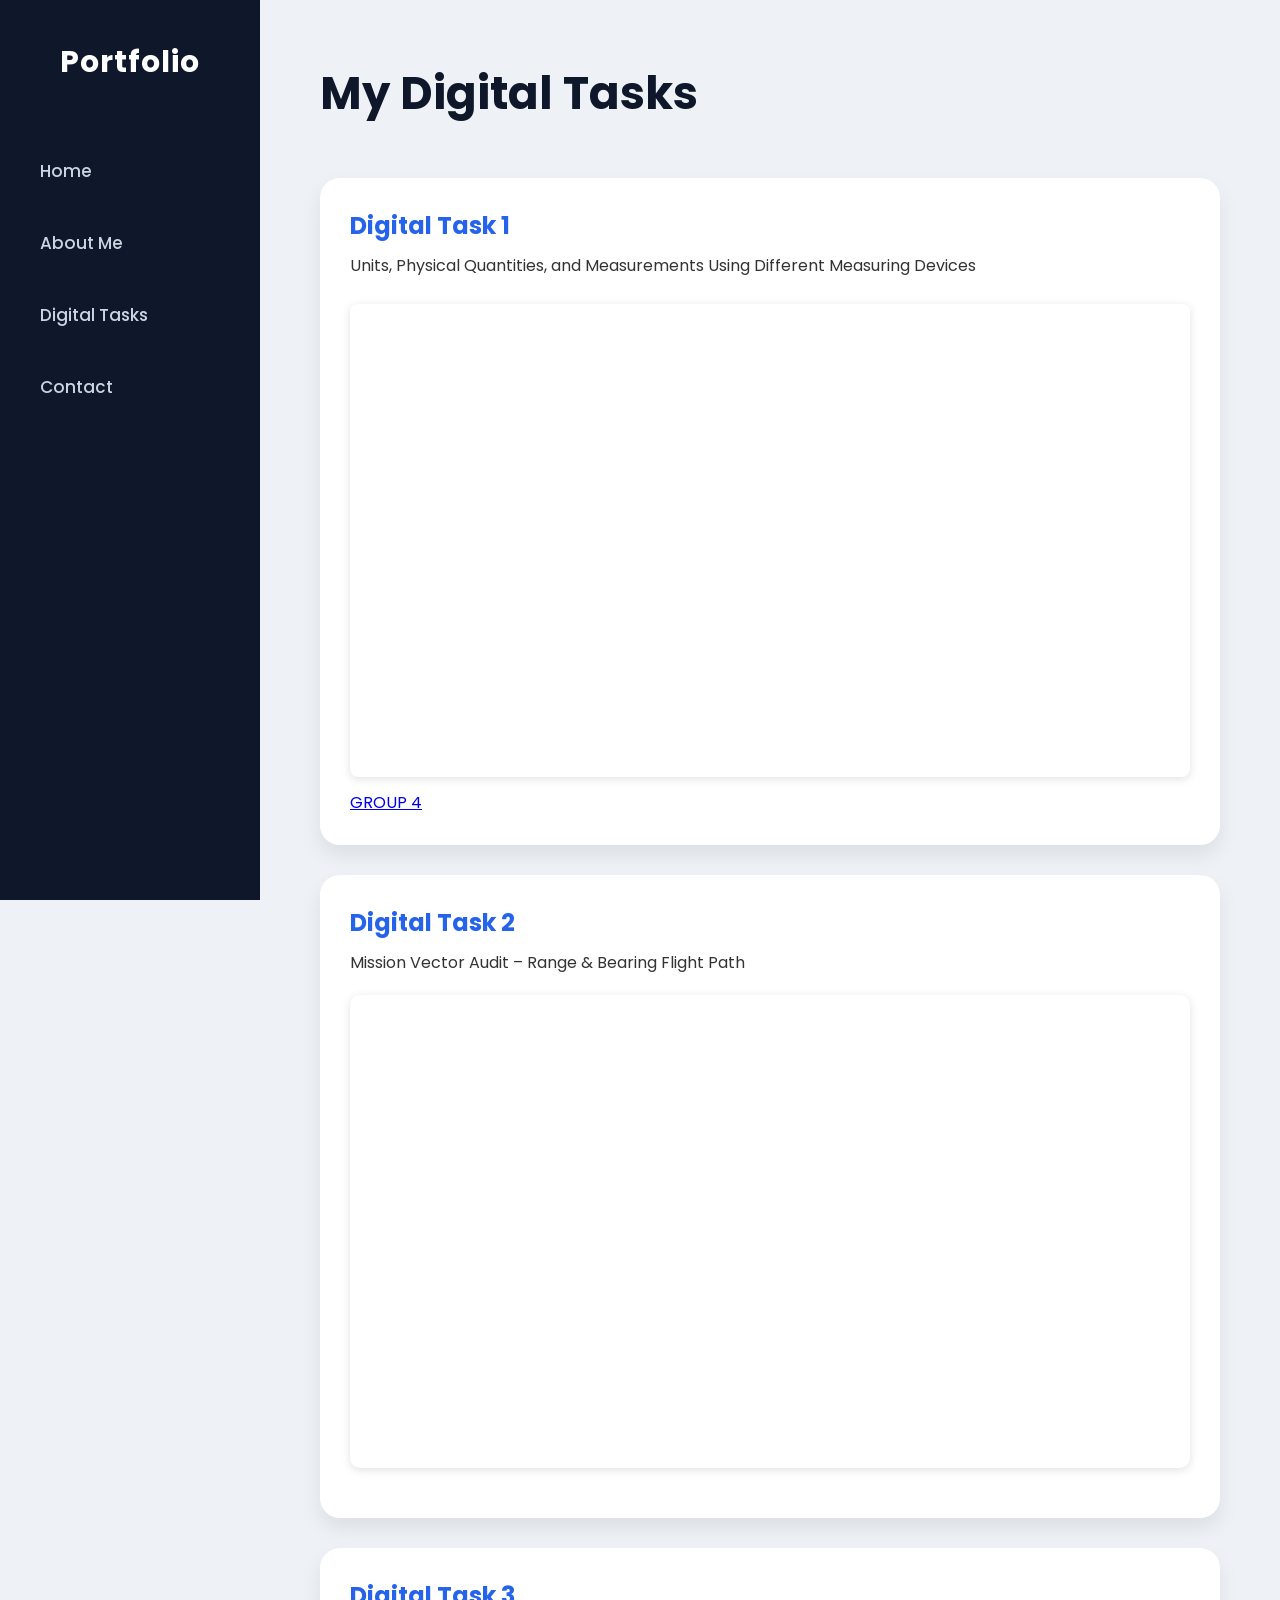
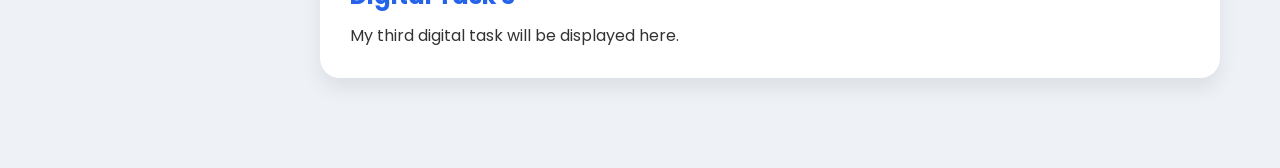
==== projects.html @ ee42c64e "Update projects.html" ====
<!DOCTYPE html>

<html lang="en">
<head>
    <meta charset="UTF-8">
    <meta name="viewport" content="width=device-width, initial-scale=1.0">
    <title>Digital Tasks</title>
    <link rel="stylesheet" href="style.css">
</head>
<body>

    <!-- LOADING SCREEN -->
    <div id="loader">

        <div class="loader-content">

            <img src="school-logo.png.png"
                 alt="CIT-U Logo"
                 class="school-logo">

            <h2>Welcome to My Portfolio</h2>

            <p>Loading...</p>

        </div>

    </div>

    <!-- YOUR ABOUT PAGE CONTENT -->

    <!-- YOUR NAVIGATION STARTS HERE -->
<nav>
    <h2 class="logo">Portfolio</h2>

    <a href="index.html">Home</a>
    <a href="about.html">About Me</a>
    <a href="projects.html">Digital Tasks</a>
    <a href="contact.html">Contact</a>
</nav>

<main>

    <header>
        <h1>My Digital Tasks</h1>
    </header>

    <section>

        <div class="card">
    <h2>Digital Task 1</h2>
    <p>Units, Physical Quantities, and Measurements Using Different Measuring Devices</p>

    <div style="position: relative; width: 100%; height: 0; padding-top: 56.2500%;
 padding-bottom: 0; box-shadow: 0 2px 8px 0 rgba(63,69,81,0.16); margin-top: 1.6em; margin-bottom: 0.9em; overflow: hidden;
 border-radius: 8px; will-change: transform;">
  <iframe loading="lazy" style="position: absolute; width: 100%; height: 100%; top: 0; left: 0; border: none; padding: 0;margin: 0;"
    src="https://www.canva.com/design/DAHTgj31btw/9HrjfWmAP3WzZ2MwK3_rww/view?embed" allowfullscreen="allowfullscreen" allow="fullscreen">
  </iframe>
</div>
<a href="https:&#x2F;&#x2F;www.canva.com&#x2F;design&#x2F;DAHTgj31btw&#x2F;9HrjfWmAP3WzZ2MwK3_rww&#x2F;view?utm_content=DAHTgj31btw&amp;utm_campaign=designshare&amp;utm_medium=embeds&amp;utm_source=link" target="_blank" rel="noopener">GROUP 4</a>
</div>

        <!-- DIGITAL TASK 2 -->
<div class="card digital-task">

    <h2>Digital Task 2</h2>

    <p>
        Mission Vector Audit – Range & Bearing Flight Path
    </p>

    <div class="canva-container">

        <iframe
            loading="lazy"
            src="https://www.canva.com/design/DAHWHbR90Io/YYz2VswfXRWg5jI_al_8HA/view?embed"
            allowfullscreen
            allow="fullscreen">
        </iframe>

    </div>

</div>

        <div class="card">
            <h2>Digital Task 3</h2>
            <p>My third digital task will be displayed here.</p>
        </div>

    </section>

</main>

<script>
    setTimeout(function() {
        document.getElementById("loader").classList.add("hidden");
    }, 500);
</script>


</body>
</html>
---- style.css ----
/* ==========================
   GOOGLE FONT
========================== */
@import url('https://fonts.googleapis.com/css2?family=Poppins:wght@300;400;500;600;700&display=swap');

/* ==========================
   RESET
========================== */
*{
    margin:0;
    padding:0;
    box-sizing:border-box;
    font-family:'Poppins',sans-serif;
}

body{
    background:#eef2f7;
    color:#333;
}

/* ==========================
   SIDEBAR
========================== */
nav{
    position:fixed;
    left:0;
    top:0;
    width:260px;
    height:100vh;
    background:#0f172a;
    display:flex;
    flex-direction:column;
    align-items:center;
    padding-top:40px;
}

.logo{
    color:white;
    font-size:30px;
    margin-bottom:50px;
    letter-spacing:1px;
}

nav a{
    width:85%;
    text-decoration:none;
    color:#cbd5e1;
    padding:15px 20px;
    margin:8px 0;
    border-radius:12px;
    font-size:17px;
    font-weight:500;
    transition:.3s;
}

nav a:hover{
    background:#2563eb;
    color:white;
    transform:translateX(8px);
}

/* Highlight current page (optional) */
nav a.active{
    background:#2563eb;
    color:white;
}

/* ==========================
   MAIN CONTENT
========================== */
main{
    margin-left:260px;
    min-height:100vh;
    padding:50px;
}

/* ==========================
   HEADER
========================== */
header{
    margin-bottom:50px;
}

header h1{
    font-size:45px;
    color:#0f172a;
}

header span{
    color:#2563eb;
}

header p{
    margin-top:10px;
    color:#64748b;
    font-size:18px;
}

/* ==========================
   HERO
========================== */
.hero{
    background:white;
    padding:50px;
    border-radius:20px;
    box-shadow:0 10px 30px rgba(0,0,0,.08);
}

.hero h2{
    font-size:34px;
    margin-bottom:20px;
    color:#0f172a;
}

.hero p{
    color:#555;
    line-height:1.8;
    font-size:18px;
}

/* ==========================
   BUTTON
========================== */
.button{
    display:inline-block;
    margin-top:30px;
    text-decoration:none;
    background:#2563eb;
    color:white;
    padding:15px 35px;
    border-radius:30px;
    font-weight:600;
    transition:.3s;
}

.button:hover{
    background:#1d4ed8;
    transform:translateY(-3px);
}

/* ==========================
   CARDS
========================== */
.card{
    background:white;
    padding:30px;
    margin-bottom:30px;
    border-radius:20px;
    box-shadow:0 10px 20px rgba(0,0,0,.08);
    transition:.3s;
}

.card:hover{
    transform:translateY(-8px);
    box-shadow:0 15px 30px rgba(0,0,0,.15);
}

.card h2{
    color:#2563eb;
    margin-bottom:10px;
}

/* ABOUT ME PAGE */

.profile {
    display: flex;
    align-items: center;
    gap: 50px;
    margin: 40px 0;
    padding: 30px;
    background: rgba(255, 255, 255, 0.08);
    border-radius: 20px;
    backdrop-filter: blur(10px);
}

.profile-image img {
    width: 220px;
    height: 220px;
    object-fit: cover;
    border-radius: 50%;
    border: 5px solid white;
    box-shadow: 0 10px 30px rgba(0, 0, 0, 0.3);
    margin-top: 20px;

}

.profile-info {
    flex: 1;
}

.profile-info h2,
.about-card h2 {
    margin-bottom: 15px;
}

.about-card {
    margin: 30px 0;
    padding: 30px;
    background: rgba(255, 255, 255, 0.08);
    border-radius: 20px;
    backdrop-filter: blur(10px);
}

.info-grid {
    display: grid;
    grid-template-columns: repeat(2, 1fr);
    gap: 20px;
}

.info-grid div,
.skill {
    padding: 20px;
    border-radius: 15px;
    background: rgba(255, 255, 255, 0.08);
}

.info-grid h3,
.skill h3 {
    margin-bottom: 8px;
}

.skills {
    display: grid;
    grid-template-columns: repeat(2, 1fr);
    gap: 20px;
}

.hobbies {
    display: grid;
    grid-template-columns: repeat(2, 1fr);
    gap: 15px;
    padding: 0;
    list-style: none;
}

.hobbies li {
    padding: 15px;
    background: rgba(255, 255, 255, 0.08);
    border-radius: 10px;
}

/* MOBILE */
@media (max-width: 700px) {

    .profile {
        flex-direction: column;
        text-align: center;
    }

    .info-grid,
    .skills,
    .hobbies {
        grid-template-columns: 1fr;
    }

    .profile-image img {
        width: 180px;
        height: 180px;
    }
}
/* ==========================
   CONTACT
========================== */
.contact-info{
    background:white;
    padding:40px;
    border-radius:20px;
    box-shadow:0 10px 30px rgba(0,0,0,.08);
}

.contact-info p{
    margin-bottom:20px;
    font-size:18px;
}

/* ==============================
   LOADING SCREEN
============================== */

#loader {
    position: fixed;
    inset: 0;

    background: #0f172a;

    display: flex;
    justify-content: center;
    align-items: center;

    z-index: 99999;

    transition: opacity 0.8s ease,
                visibility 0.8s ease;
}

#loader.hidden {
    opacity: 0;
    visibility: hidden;
}


/* LOADING CONTENT */

.loader-content {
    text-align: center;
    color: white;
}


/* CIT-U LOGO */

.school-logo {
    width: 180px;
    height: 180px;

    object-fit: contain;

    display: block;
    margin: 0 auto 25px;

    animation: pulseLogo 1.6s ease-in-out infinite;
}


/* PULSING EFFECT */

@keyframes pulseLogo {

    0% {
        transform: scale(1);
        filter: drop-shadow(0 0 0px rgba(255,255,255,0.2));
    }

    50% {
        transform: scale(1.12);
        filter: drop-shadow(0 0 25px rgba(255,255,255,0.7));
    }

    100% {
        transform: scale(1);
        filter: drop-shadow(0 0 0px rgba(255,255,255,0.2));
    }
}


/* TEXT */

.card {
    position: relative;
    cursor: pointer;
}

.card-link {
    position: absolute;
    inset: 0;
    z-index: 10;
}

/* ========================================
   RESPONSIVE DESIGN
   Works on PC, Laptop, Tablet & Phone
======================================== */

/* ---------- Large Screens ---------- */
@media (min-width: 1200px) {

    main {
        margin-left: 260px;
        padding: 60px;
    }

    nav {
        width: 260px;
    }

}


/* ---------- Tablets ---------- */
@media (max-width: 900px) {

    nav {
        width: 200px;
    }

    main {
        margin-left: 200px;
        padding: 35px;
    }

    header h1 {
        font-size: 36px;
    }

    .hero h2 {
        font-size: 28px;
    }

}


/* ---------- Phones ---------- */
@media (max-width: 600px) {

    /* Sidebar becomes a top menu */
    nav {
        position: relative;
        width: 100%;
        height: auto;

        display: flex;
        flex-direction: row;
        flex-wrap: wrap;

        justify-content: center;

        padding: 15px 10px;
    }

    /* Portfolio logo */
    .logo {
        width: 100%;
        text-align: center;
        margin-bottom: 10px;
        font-size: 24px;
    }

    /* Navigation links */
    nav a {
        width: auto;
        padding: 10px 12px;
        margin: 3px;
        font-size: 14px;
    }

    nav a:hover {
        transform: none;
    }

    /* Main content */
    main {
        margin-left: 0;
        width: 100%;
        padding: 25px 15px;
    }

    /* Header */
    header {
        text-align: center;
        margin-bottom: 30px;
    }

    header h1 {
        font-size: 30px;
        line-height: 1.3;
    }

    header p {
        font-size: 15px;
    }

    /* Hero */
    .hero {
        padding: 25px 20px;
        text-align: center;
    }

    .hero h2 {
        font-size: 25px;
    }

    .hero p {
        font-size: 15px;
    }

    /* Button */
    .button {
        padding: 12px 22px;
        font-size: 14px;
    }

    /* Project cards */
    .card {
        padding: 20px;
    }

    .card h2 {
        font-size: 21px;
    }

    .card p {
        font-size: 14px;
    }

    /* Contact */
    .contact-info {
        padding: 25px 20px;
    }

}


/* ---------- Very Small Phones ---------- */
@media (max-width: 400px) {

    nav a {
        font-size: 12px;
        padding: 8px 9px;
    }

    header h1 {
        font-size: 25px;
    }

    .hero h2 {
        font-size: 22px;
    }

    .hero p {
        font-size: 14px;
    }

}
/* =========================================
   CANVA PRESENTATION
========================================= */

.canva-container {
    position: relative;

    width: 100%;

    aspect-ratio: 16 / 9;

    margin-top: 20px;
    margin-bottom: 20px;

    overflow: hidden;

    border-radius: 10px;

    box-shadow: 0 2px 8px rgba(63, 69, 81, 0.16);

    background: #ffffff;
}


/* Canva iframe */

.canva-container iframe {
    position: absolute;

    top: 0;
    left: 0;

    width: 100%;
    height: 100%;

    border: none;
}


/* =========================================
   CANVA LINK
========================================= */

.canva-link {
    display: inline-block;

    padding: 10px 20px;

    background: #2563eb;

    color: white;

    text-decoration: none;

    border-radius: 8px;

    font-weight: 500;

    transition: 0.3s;
}


.canva-link:hover {
    background: #1d4ed8;

    transform: translateY(-2px);
}


/* =========================================
   MOBILE RESPONSIVE
========================================= */

@media (max-width: 600px) {

    .canva-container {

        /*
         * On phones the presentation
         * gets more vertical space.
         */

        aspect-ratio: 9 / 16;

    }

    .canva-link {

        width: 100%;

        text-align: center;

    }

}
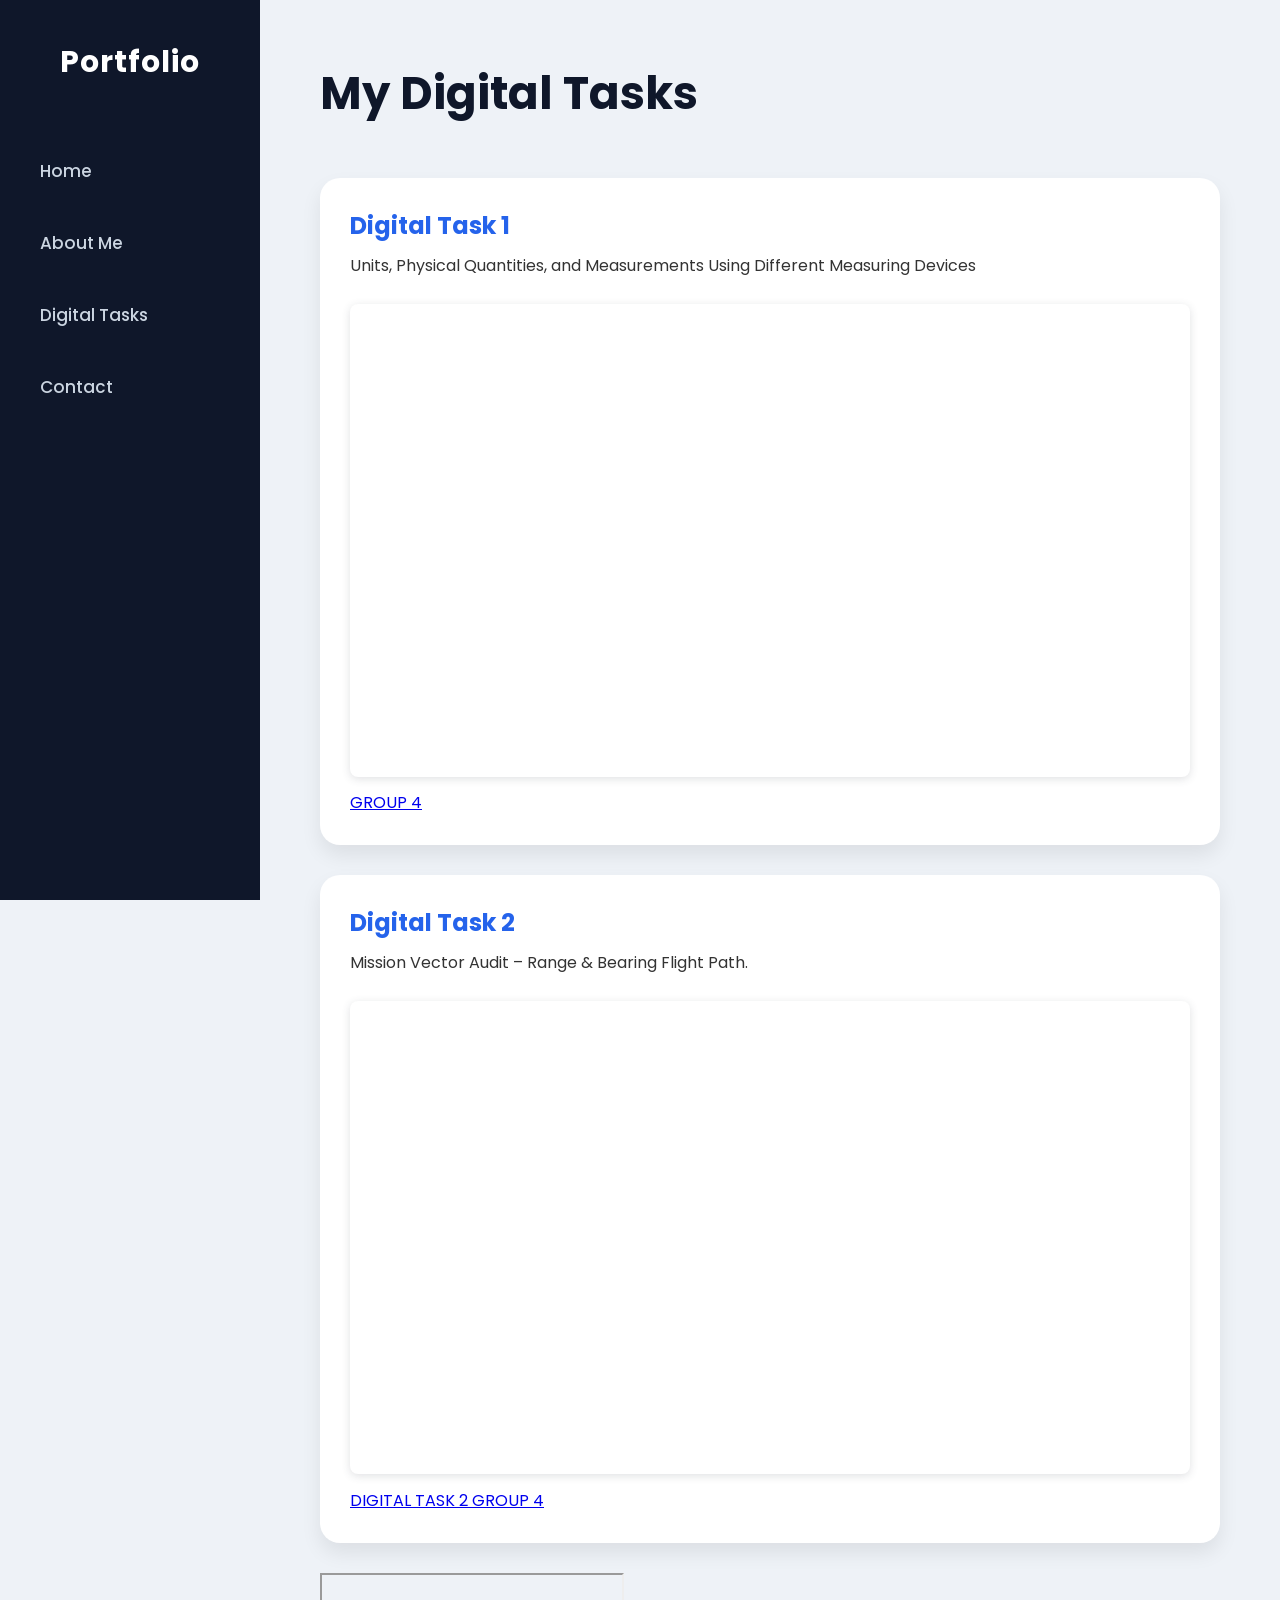
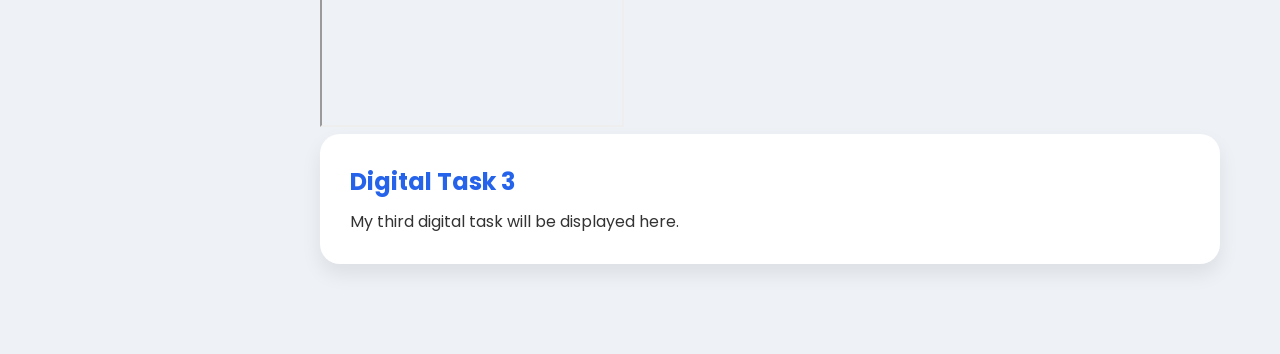
==== commit 5855ef02: "Update projects.html" ====
--- a/projects.html
+++ b/projects.html
@@ -60,18 +60,19 @@
 <a href="https:&#x2F;&#x2F;www.canva.com&#x2F;design&#x2F;DAHTgj31btw&#x2F;9HrjfWmAP3WzZ2MwK3_rww&#x2F;view?utm_content=DAHTgj31btw&amp;utm_campaign=designshare&amp;utm_medium=embeds&amp;utm_source=link" target="_blank" rel="noopener">GROUP 4</a>
 </div>
 
-        <!-- DIGITAL TASK 2 -->
-<div class="card digital-task">
-
-    <h2>Digital Task 2</h2>
-
-    <p>
-        Mission Vector Audit – Range & Bearing Flight Path
-    </p>
-
-    <div class="canva-container">
-
-        <iframe
+        <div class="card">
+            <h2>Digital Task 2</h2>
+            <p>Mission Vector Audit – Range & Bearing Flight Path.</p>
+            <div style="position: relative; width: 100%; height: 0; padding-top: 56.2500%;
+ padding-bottom: 0; box-shadow: 0 2px 8px 0 rgba(63,69,81,0.16); margin-top: 1.6em; margin-bottom: 0.9em; overflow: hidden;
+ border-radius: 8px; will-change: transform;">
+  <iframe loading="lazy" style="position: absolute; width: 100%; height: 100%; top: 0; left: 0; border: none; padding: 0;margin: 0;"
+    src="https://www.canva.com/design/DAHWHbR90Io/YYz2VswfXRWg5jI_al_8HA/view?embed" allowfullscreen="allowfullscreen" allow="fullscreen">
+  </iframe>
+</div>
+<a href="https:&#x2F;&#x2F;www.canva.com&#x2F;design&#x2F;DAHWHbR90Io&#x2F;YYz2VswfXRWg5jI_al_8HA&#x2F;view?utm_content=DAHWHbR90Io&amp;utm_campaign=designshare&amp;utm_medium=embeds&amp;utm_source=link" target="_blank" rel="noopener">DIGITAL TASK 2 GROUP 4</a> 
+        </div>
+        <iframe>
             loading="lazy"
             src="https://www.canva.com/design/DAHWHbR90Io/YYz2VswfXRWg5jI_al_8HA/view?embed"
             allowfullscreen
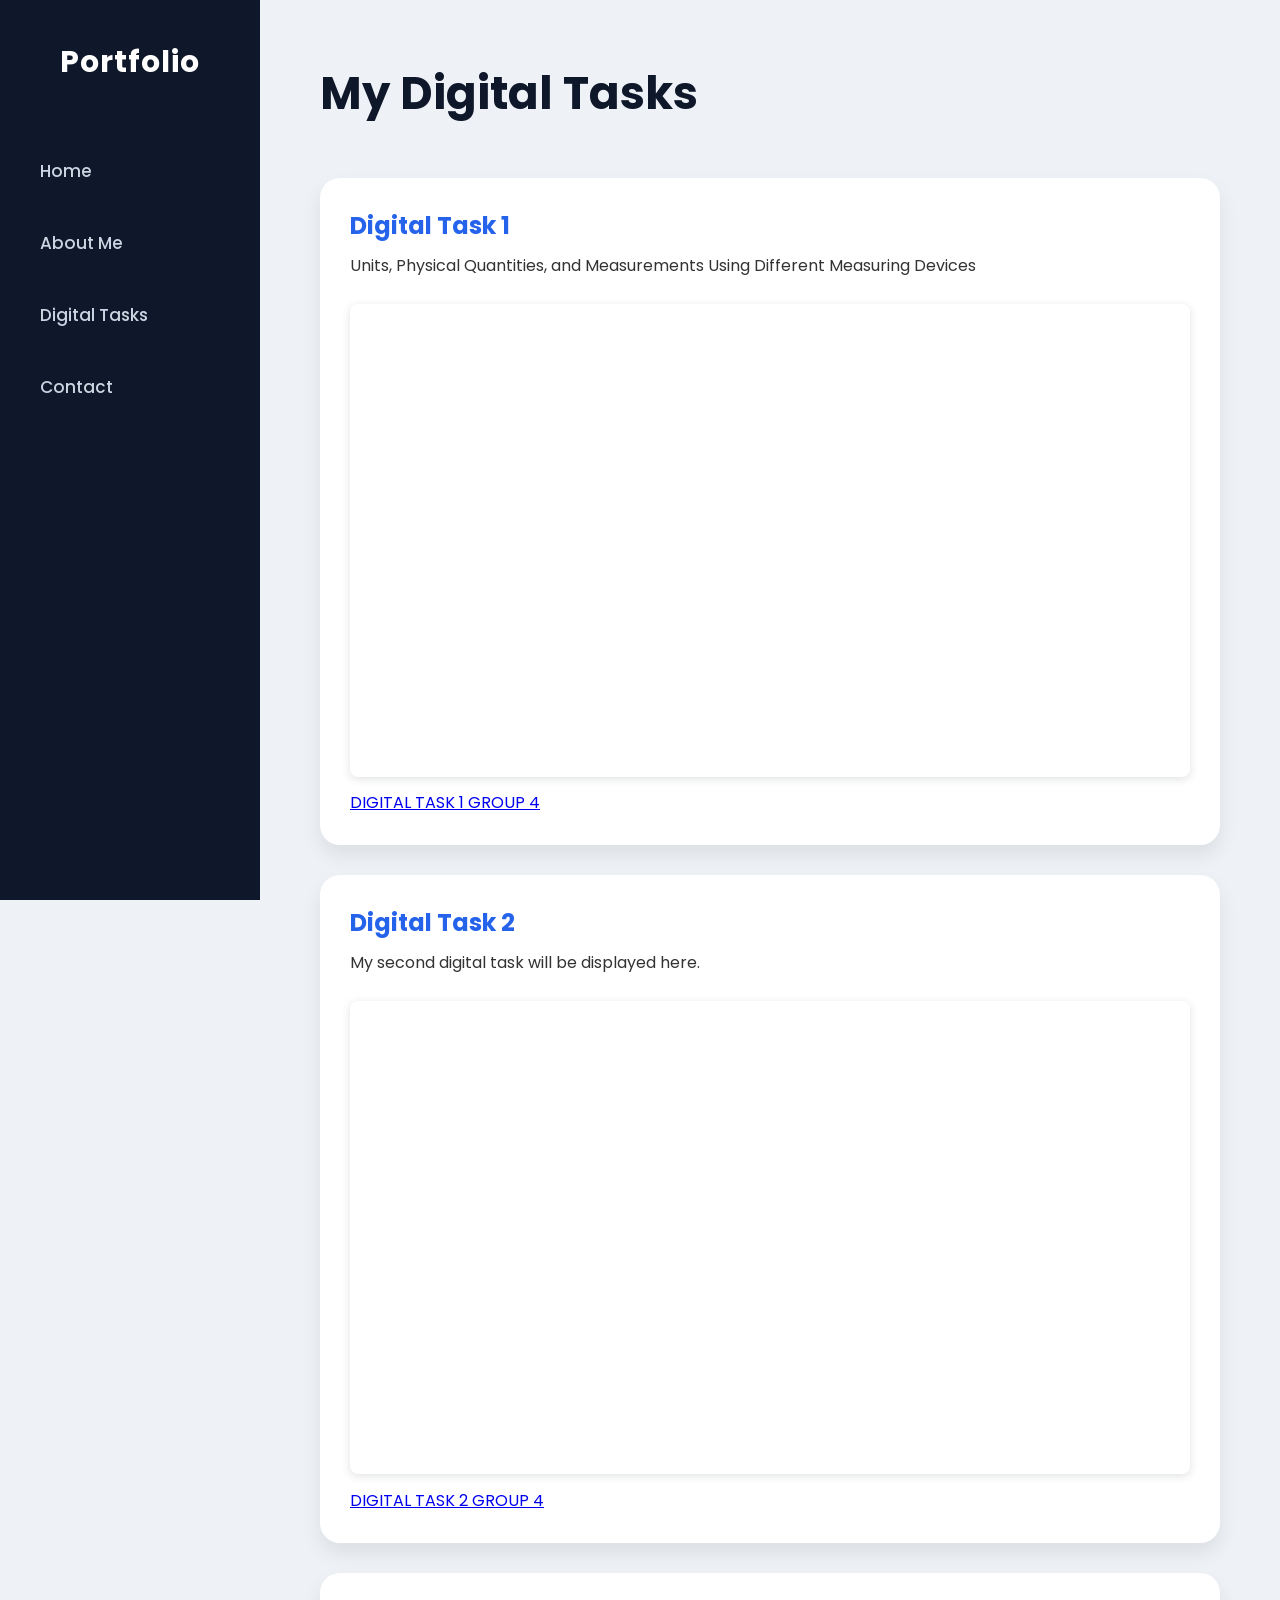
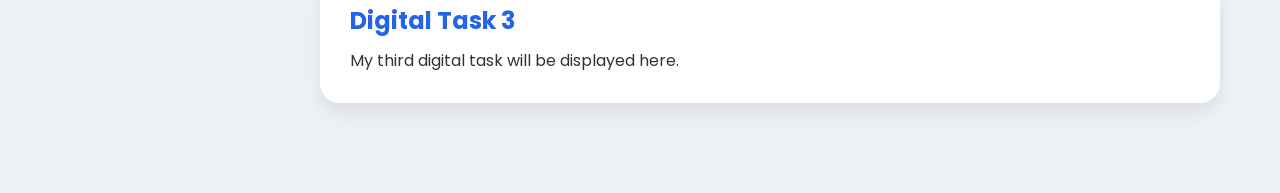
==== commit d0486a56: "Update projects.html" ====
--- a/projects.html
+++ b/projects.html
@@ -57,12 +57,12 @@
     src="https://www.canva.com/design/DAHTgj31btw/9HrjfWmAP3WzZ2MwK3_rww/view?embed" allowfullscreen="allowfullscreen" allow="fullscreen">
   </iframe>
 </div>
-<a href="https:&#x2F;&#x2F;www.canva.com&#x2F;design&#x2F;DAHTgj31btw&#x2F;9HrjfWmAP3WzZ2MwK3_rww&#x2F;view?utm_content=DAHTgj31btw&amp;utm_campaign=designshare&amp;utm_medium=embeds&amp;utm_source=link" target="_blank" rel="noopener">GROUP 4</a>
+<a href="https:&#x2F;&#x2F;www.canva.com&#x2F;design&#x2F;DAHTgj31btw&#x2F;9HrjfWmAP3WzZ2MwK3_rww&#x2F;view?utm_content=DAHTgj31btw&amp;utm_campaign=designshare&amp;utm_medium=embeds&amp;utm_source=link" target="_blank" rel="noopener">DIGITAL TASK 1 GROUP 4</a>
 </div>
 
         <div class="card">
             <h2>Digital Task 2</h2>
-            <p>Mission Vector Audit – Range & Bearing Flight Path.</p>
+            <p>My second digital task will be displayed here.</p>
             <div style="position: relative; width: 100%; height: 0; padding-top: 56.2500%;
  padding-bottom: 0; box-shadow: 0 2px 8px 0 rgba(63,69,81,0.16); margin-top: 1.6em; margin-bottom: 0.9em; overflow: hidden;
  border-radius: 8px; will-change: transform;">
@@ -72,16 +72,6 @@
 </div>
 <a href="https:&#x2F;&#x2F;www.canva.com&#x2F;design&#x2F;DAHWHbR90Io&#x2F;YYz2VswfXRWg5jI_al_8HA&#x2F;view?utm_content=DAHWHbR90Io&amp;utm_campaign=designshare&amp;utm_medium=embeds&amp;utm_source=link" target="_blank" rel="noopener">DIGITAL TASK 2 GROUP 4</a> 
         </div>
-        <iframe>
-            loading="lazy"
-            src="https://www.canva.com/design/DAHWHbR90Io/YYz2VswfXRWg5jI_al_8HA/view?embed"
-            allowfullscreen
-            allow="fullscreen">
-        </iframe>
-
-    </div>
-
-</div>
 
         <div class="card">
             <h2>Digital Task 3</h2>
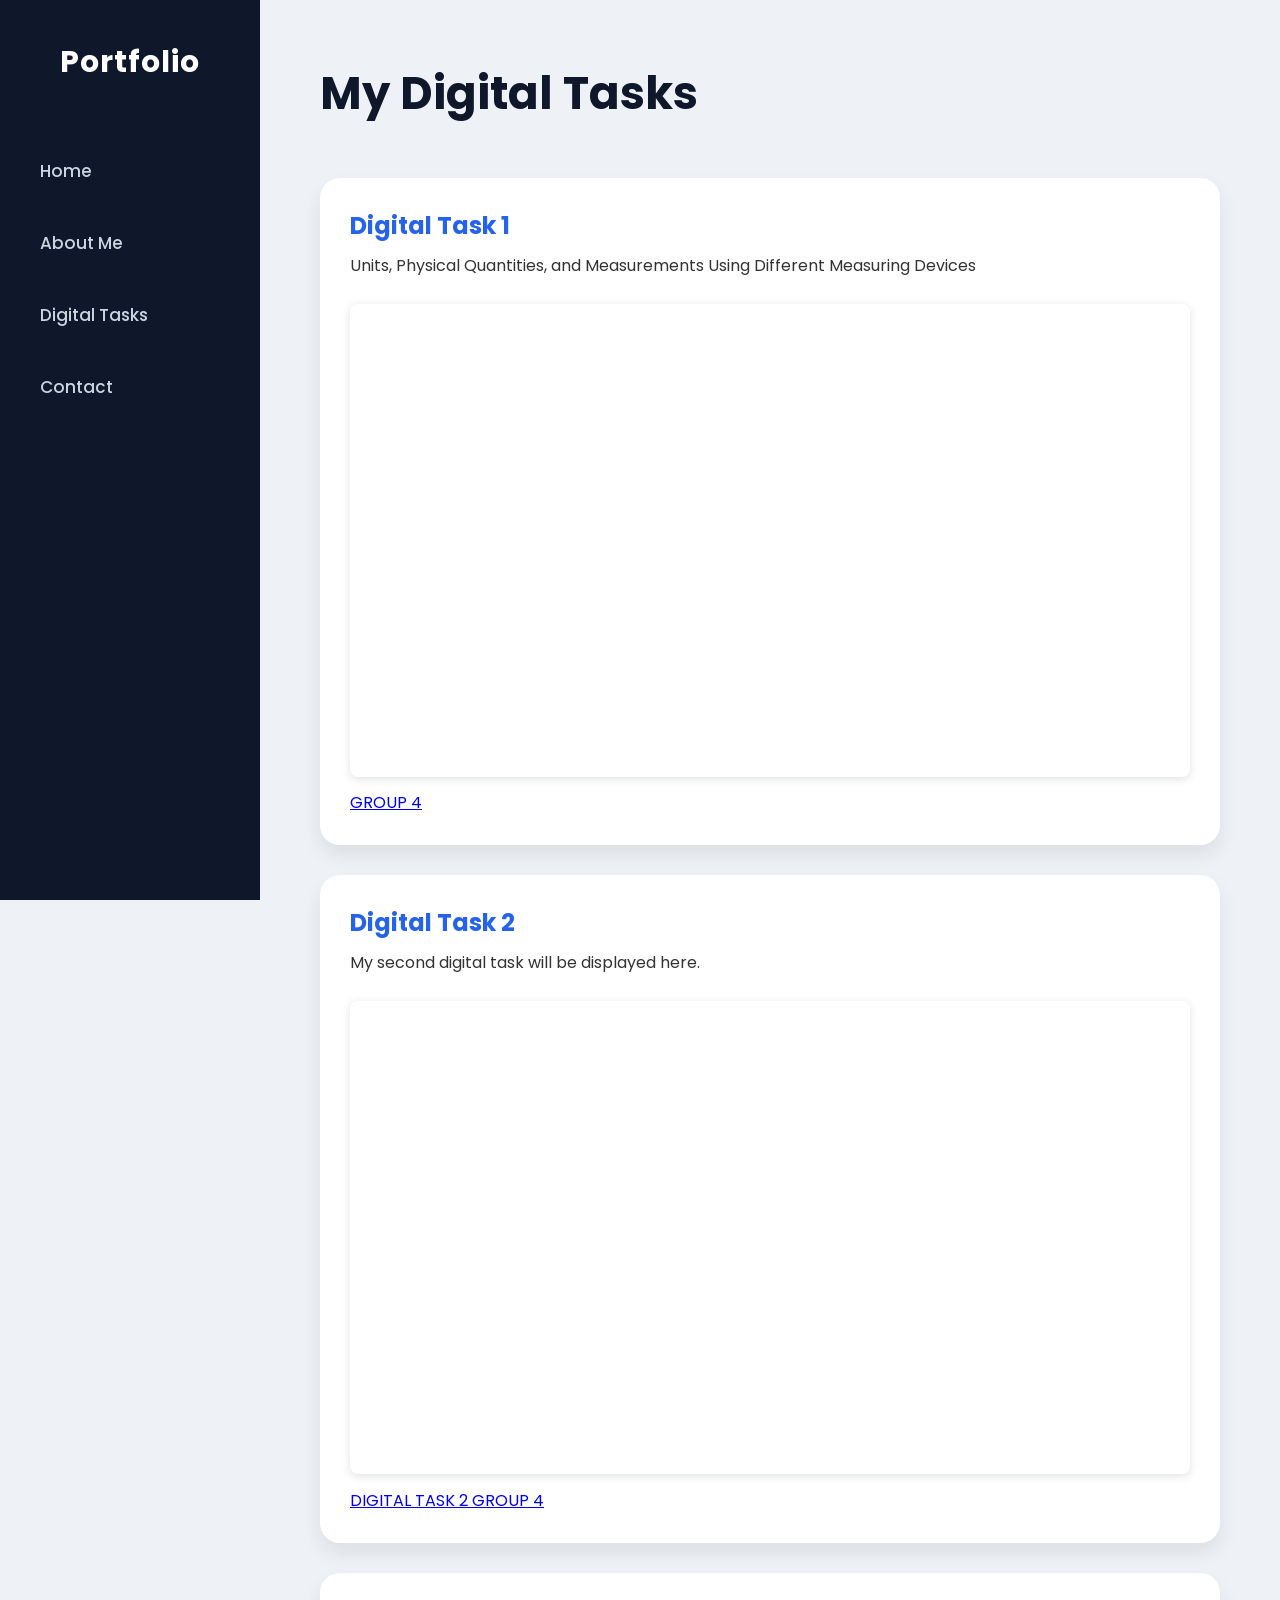
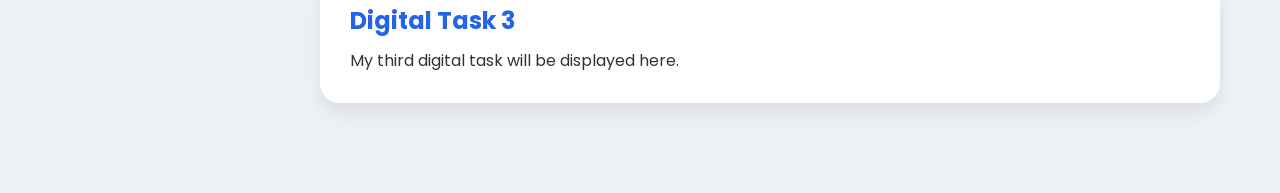
==== commit c15aacc4: "Add files via upload" ====
--- a/projects.html
+++ b/projects.html
@@ -57,7 +57,7 @@
     src="https://www.canva.com/design/DAHTgj31btw/9HrjfWmAP3WzZ2MwK3_rww/view?embed" allowfullscreen="allowfullscreen" allow="fullscreen">
   </iframe>
 </div>
-<a href="https:&#x2F;&#x2F;www.canva.com&#x2F;design&#x2F;DAHTgj31btw&#x2F;9HrjfWmAP3WzZ2MwK3_rww&#x2F;view?utm_content=DAHTgj31btw&amp;utm_campaign=designshare&amp;utm_medium=embeds&amp;utm_source=link" target="_blank" rel="noopener">DIGITAL TASK 1 GROUP 4</a>
+<a href="https:&#x2F;&#x2F;www.canva.com&#x2F;design&#x2F;DAHTgj31btw&#x2F;9HrjfWmAP3WzZ2MwK3_rww&#x2F;view?utm_content=DAHTgj31btw&amp;utm_campaign=designshare&amp;utm_medium=embeds&amp;utm_source=link" target="_blank" rel="noopener">GROUP 4</a>
 </div>
 
         <div class="card">
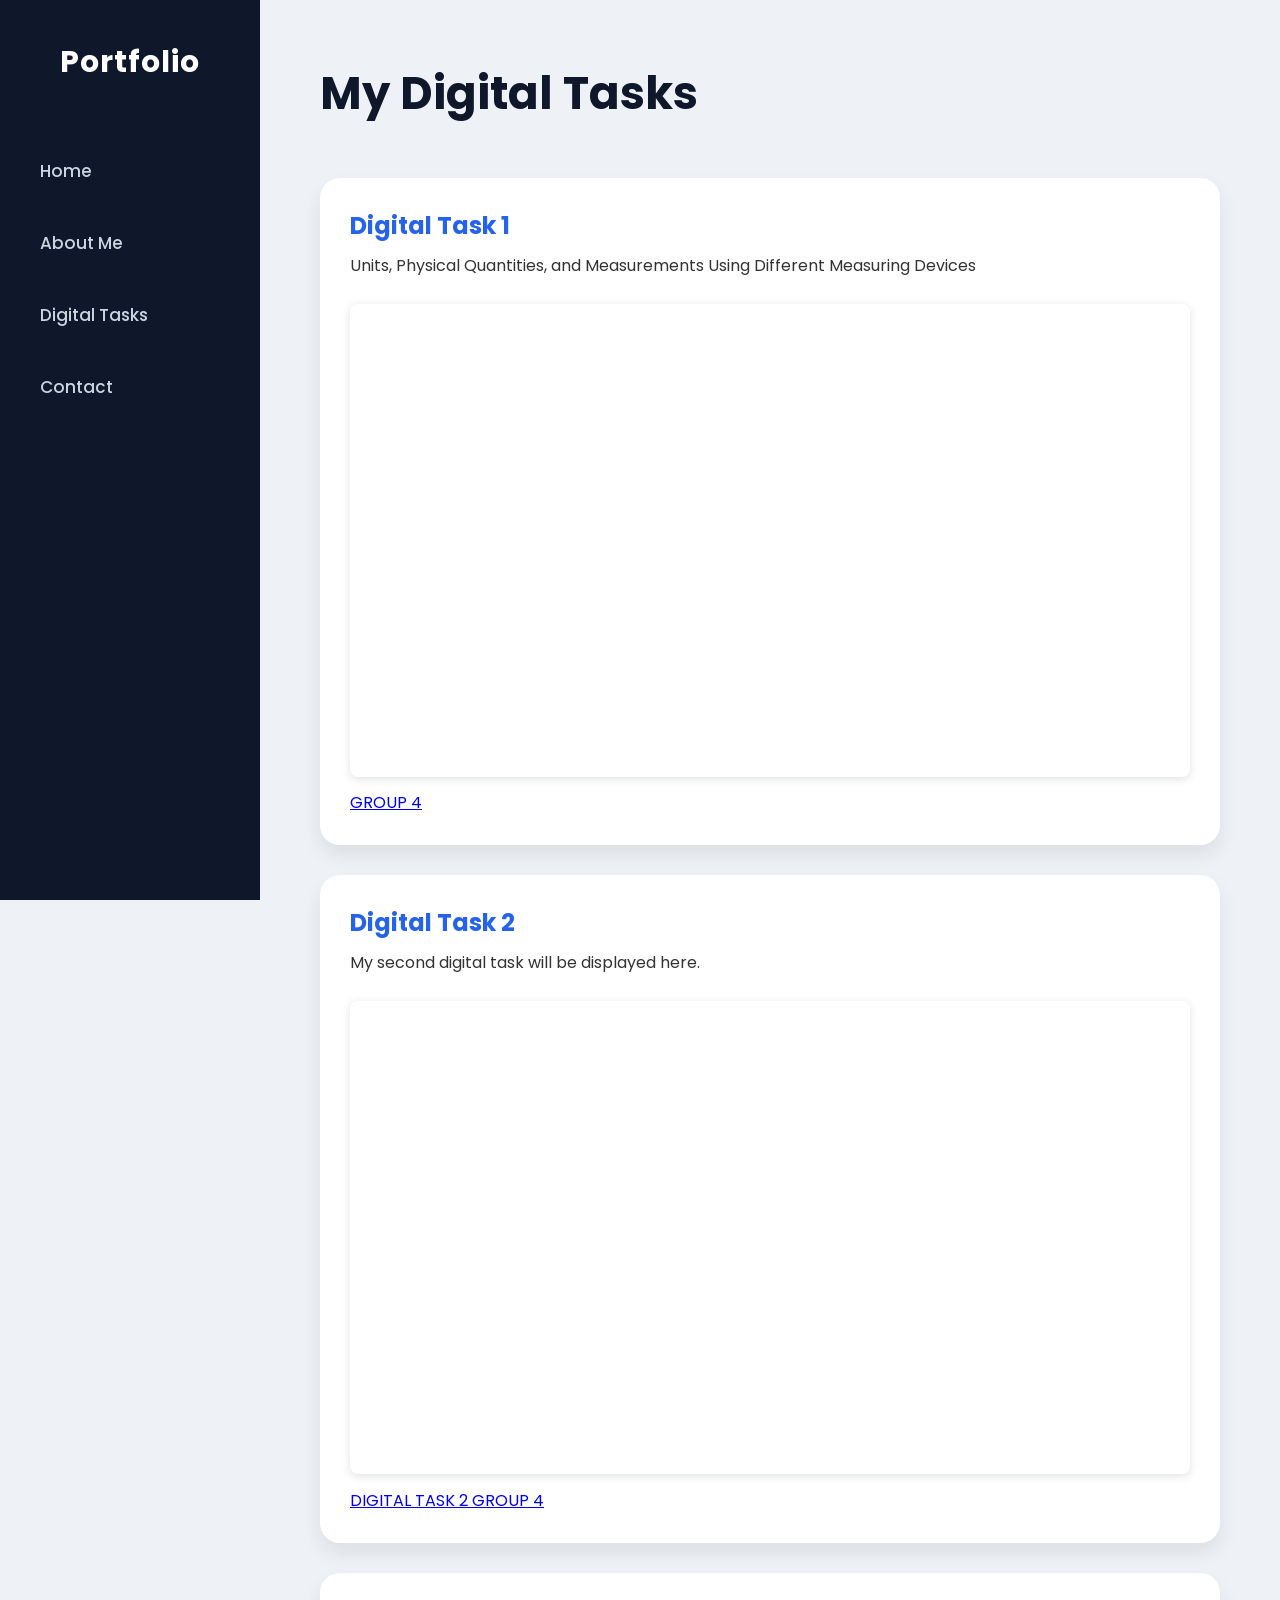
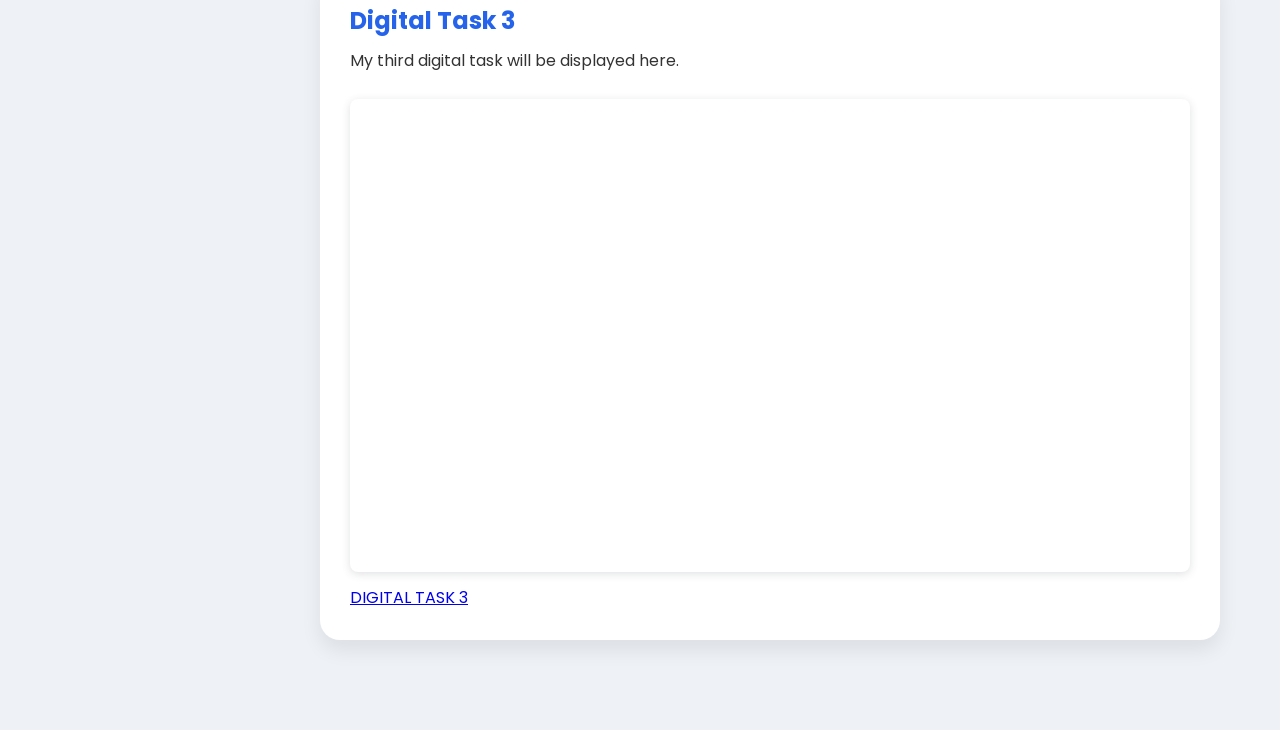
==== commit 7f254ec3: "Update projects.html" ====
--- a/projects.html
+++ b/projects.html
@@ -76,6 +76,14 @@
         <div class="card">
             <h2>Digital Task 3</h2>
             <p>My third digital task will be displayed here.</p>
+            <div style="position: relative; width: 100%; height: 0; padding-top: 56.2500%;
+ padding-bottom: 0; box-shadow: 0 2px 8px 0 rgba(63,69,81,0.16); margin-top: 1.6em; margin-bottom: 0.9em; overflow: hidden;
+ border-radius: 8px; will-change: transform;">
+  <iframe loading="lazy" style="position: absolute; width: 100%; height: 100%; top: 0; left: 0; border: none; padding: 0;margin: 0;"
+    src="https://www.canva.com/design/DAHWHbR90Io/YYz2VswfXRWg5jI_al_8HA/view?embed" allowfullscreen="allowfullscreen" allow="fullscreen">
+  </iframe>
+</div>
+<a href="https:&#x2F;&#x2F;www.canva.com&#x2F;design&#x2F;DAHa-Ho0ykc&#x2F;f1RdHbB47JLpA41V12YW1w&#x2F;view?utm_content=DAHa-Ho0ykc&amp;utm_campaign=designshare&amp;utm_medium=embeds&amp;utm_source=link" target="_blank" rel="noopener">DIGITAL TASK 3</a> 
         </div>
 
     </section>
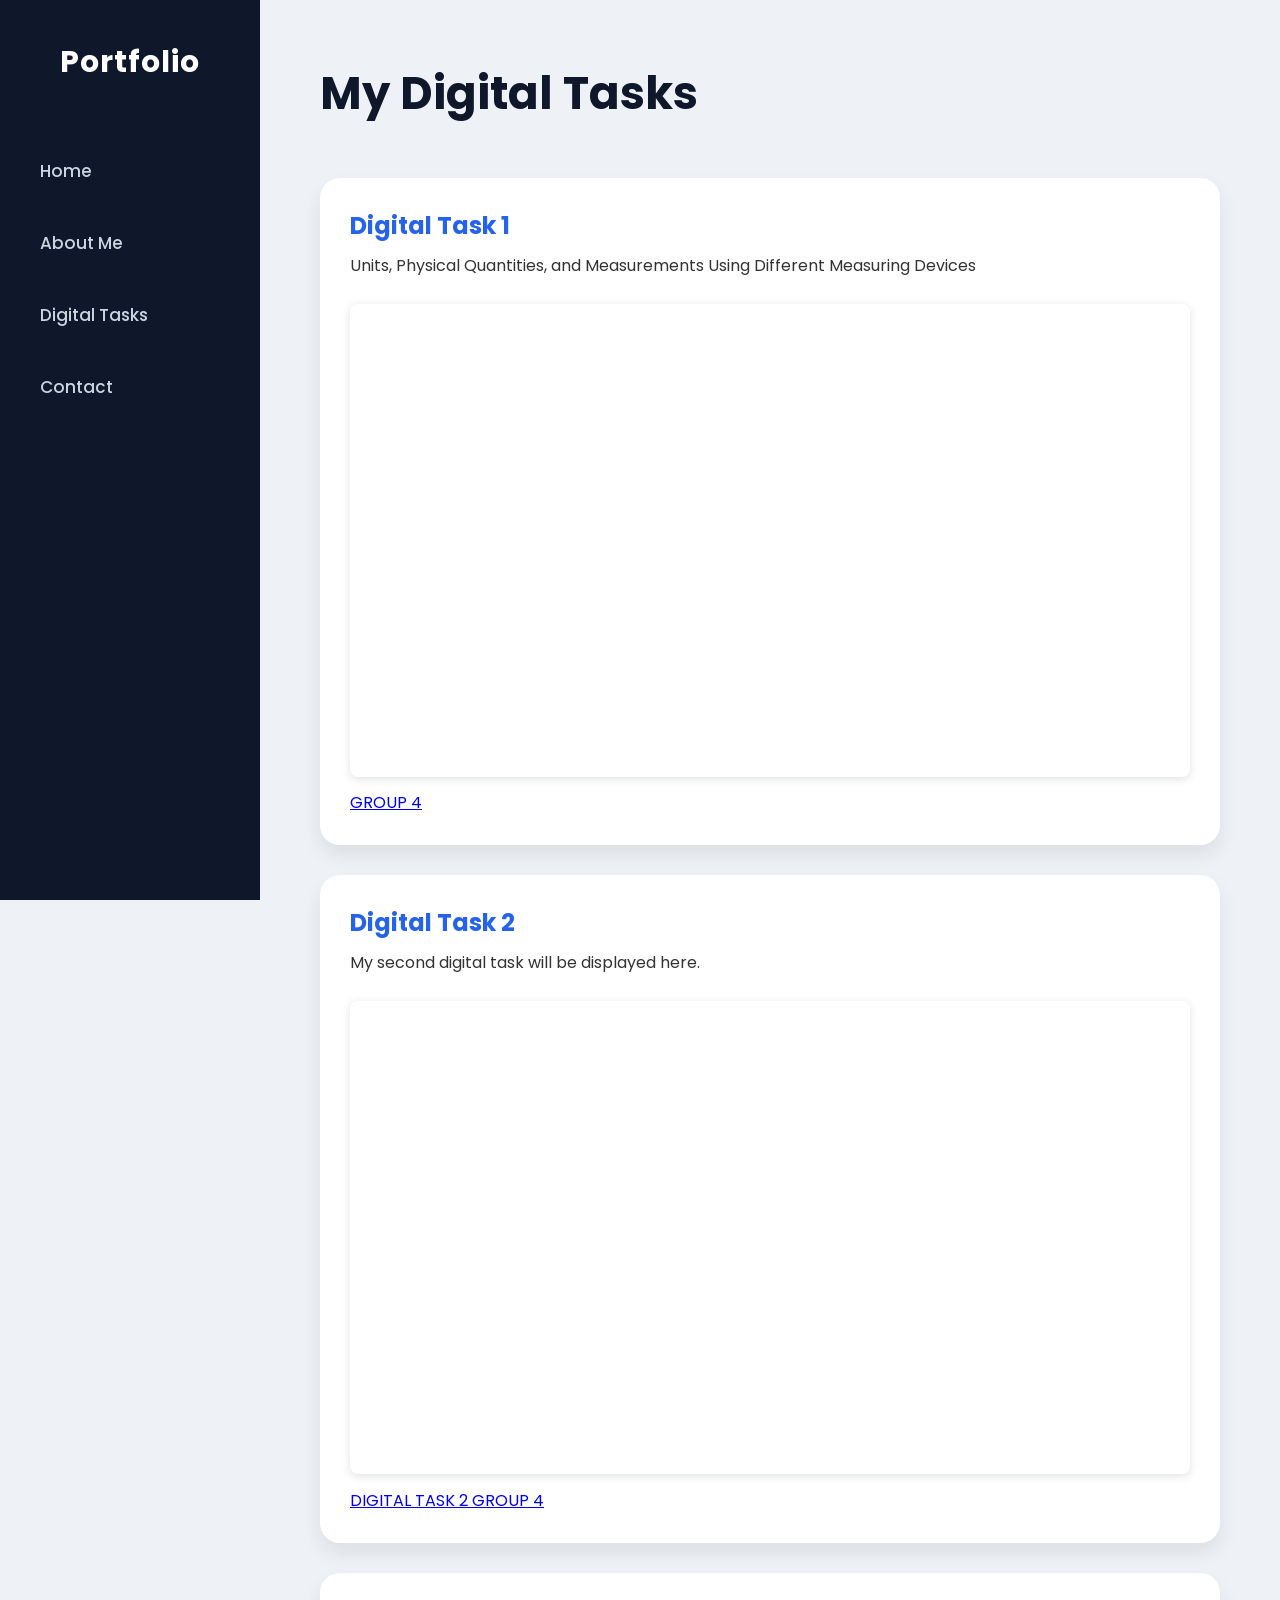
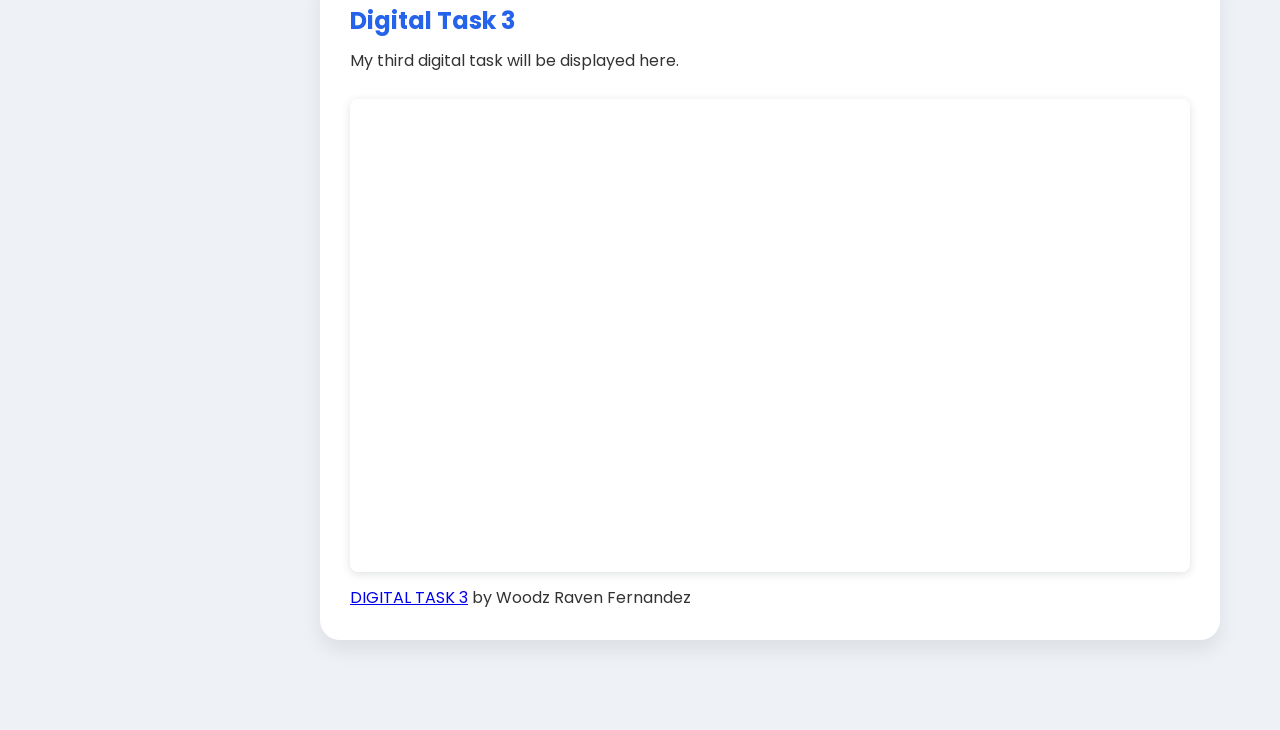
==== commit dbd1f6ba: "Update projects.html" ====
--- a/projects.html
+++ b/projects.html
@@ -80,12 +80,11 @@
  padding-bottom: 0; box-shadow: 0 2px 8px 0 rgba(63,69,81,0.16); margin-top: 1.6em; margin-bottom: 0.9em; overflow: hidden;
  border-radius: 8px; will-change: transform;">
   <iframe loading="lazy" style="position: absolute; width: 100%; height: 100%; top: 0; left: 0; border: none; padding: 0;margin: 0;"
-    src="https://www.canva.com/design/DAHWHbR90Io/YYz2VswfXRWg5jI_al_8HA/view?embed" allowfullscreen="allowfullscreen" allow="fullscreen">
+    src="https://www.canva.com/design/DAHa-Ho0ykc/f1RdHbB47JLpA41V12YW1w/view?embed" allowfullscreen="allowfullscreen" allow="fullscreen">
   </iframe>
 </div>
-<a href="https:&#x2F;&#x2F;www.canva.com&#x2F;design&#x2F;DAHa-Ho0ykc&#x2F;f1RdHbB47JLpA41V12YW1w&#x2F;view?utm_content=DAHa-Ho0ykc&amp;utm_campaign=designshare&amp;utm_medium=embeds&amp;utm_source=link" target="_blank" rel="noopener">DIGITAL TASK 3</a> 
-        </div>
-
+<a href="https:&#x2F;&#x2F;www.canva.com&#x2F;design&#x2F;DAHa-Ho0ykc&#x2F;f1RdHbB47JLpA41V12YW1w&#x2F;view?utm_content=DAHa-Ho0ykc&amp;utm_campaign=designshare&amp;utm_medium=embeds&amp;utm_source=link" target="_blank" rel="noopener">DIGITAL TASK 3</a> by Woodz Raven Fernandez
+         </div>
     </section>
 
 </main>
